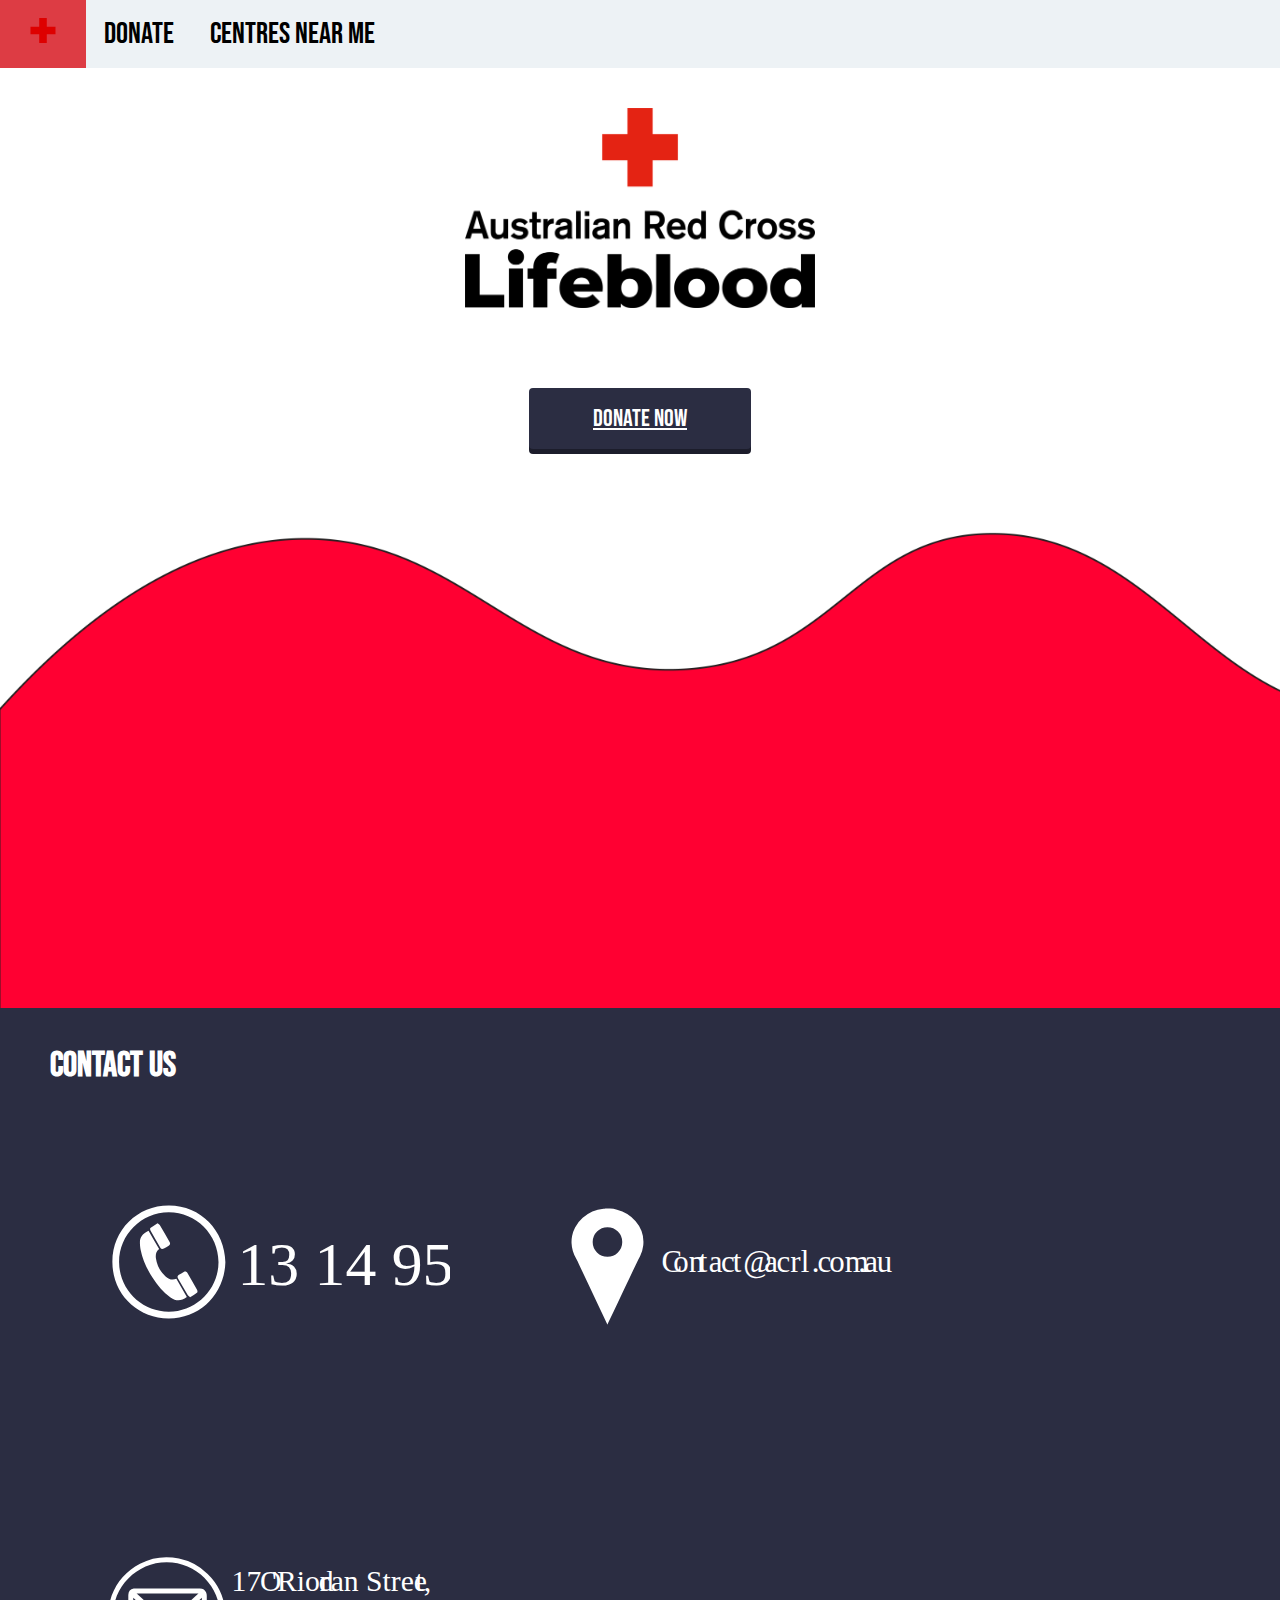
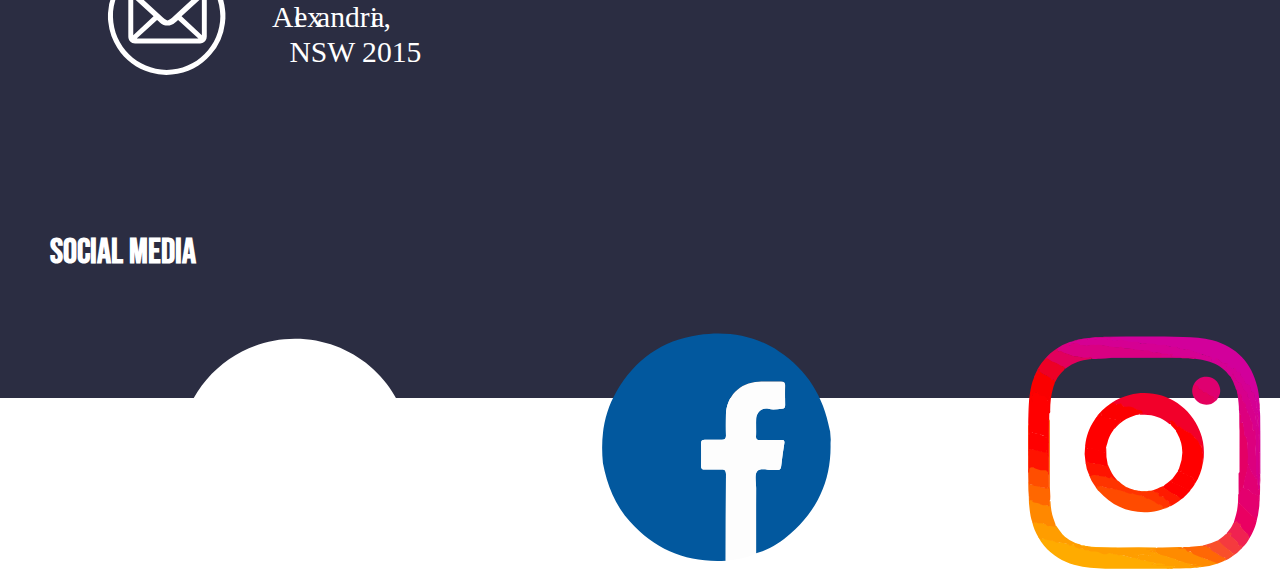
==== index.html @ 0633da69 "Added footer page" ====
<!DOCTYPE html>
<html>
  <head>
    <link rel="preconnect" href="https://fonts.gstatic.com">
    <link href="https://fonts.googleapis.com/css2?family=Bebas+Neue&display=swap" rel="stylesheet">
    <meta charset="utf-8">
    <meta name="viewport" content="width=device-width">
    <title>repl.it</title>
    <link href="style.css" rel="stylesheet" type="text/css" />
  </head>
  
  <body>
    <div class="topnav">
      <a href="index.html"><href="#index.html" class='navIcon'><img src="images/crosslogo.svg" alt="ACRL Logo" width="50" height="25"></a>
      <a href="blooddetail.html">Donate</a>
      <a href="centres.html">Centres Near Me</a>
    </div>
    <div id="container">
      <img id = "background" src="images/lifebloodlogo.png" alt="ACRL Logo Large">
      <button id ="button" type="button">
        <a href="blooddetail.html">Donate Now</a>
      </button>
  </div>
  <div id="container2">
    <br><br>
    <h2 class="contacttext">Contact us</h2>
    <img class = "contact" src="images/contact-01.svg" alt="ACRL Logo Large">
    <img class = "contact" src="images/contact-02.svg" alt="ACRL Logo Large">
    <img class = "contact" src="images/contact-03.svg" alt="ACRL Logo Large">
    <br><br><br>
    <h2 class="contacttext">Social Media</h2>
    <br><br><br>
    <img class = "social" src="images/socialmediatiles-01.svg" alt="ACRL Logo Large">
    <img class = "social" src="images/hello-02.svg" alt="ACRL Logo Large">
    <img class = "social" src="images/socialmediatiles-03.svg" alt="ACRL Logo Large">
    

    </div>
  </body>
</html>
---- style.css ----
* {
  margin: 0;
}
a {
  color: white;
}
.topnav {
  background-color: rgb(237, 242, 245);
  overflow: hidden;
}

.topnav a {
  float: left;
  color: black;
  text-align: center;
  padding: 16px 18px;
  text-decoration: none;
  font-size: 30px;
  font-family: 'Bebas Neue', cursive;
}

.topnav a:hover {
  background-color: rgb(221,60,68);
  color: black;
}

.topnav a.active {
  background-color: rgb(198,42,51);
  color: white;
}
#container {
  background-image: url("images/alton-01.png");
  background-size: cover;
  background-repeat: no-repeat;
  width:100%;
  height:100vh;
}
#container2 {
  background: #2b2d42;
  width:100%;
  height:110vh;
}
#background {
width:350px;
height:200px;
display: block;
margin-top: 40px;
margin-left: auto;
margin-right: auto;
}

#button {
border: 0;
  background: #2b2d42;
  border-radius: 4px;
  box-shadow: 0 5px 0 #1c1d2b;
  color: #fff;
  cursor: pointer;
  font-family: 'Bebas Neue', cursive;
  font-size: 24px;
  margin: 0;
  outline: 0;
  transition: all .1s linear;
  padding: 1rem 4rem;
  display: block;
  margin-top: 80px;
  margin-left: auto;
  margin-right: auto;
}

#button:active {
  box-shadow: 0 2px 0 #006599;
  transform: translateY(3px);
}

.contact {
  width: 350px;
  height:350px;
  margin-left:100px;
  display: inline-block;
}

.social {
  width: 250px;
  height:250px;
  margin-left:170px;
  display: inline-block;
}

.contacttext {
  font-family: 'Bebas Neue', cursive;
  color: white;
  font-size: 35px;
  margin-left:50px;
}

@media screen and (max-width: 768px){
  .contact {
  width: 300px;
  height: 200px;
  margin-left: 10px;
  }
   .social {
  width: 300px;
  height: 200px;
  margin-top: 50px;
  margin-left: 10px;
  }
  .contacttext {
    margin-left: 10px;
    font-size: 50px;
  }
  #container {
  background: none;
  }
   #container2 {
  height:220vh;
  }
}
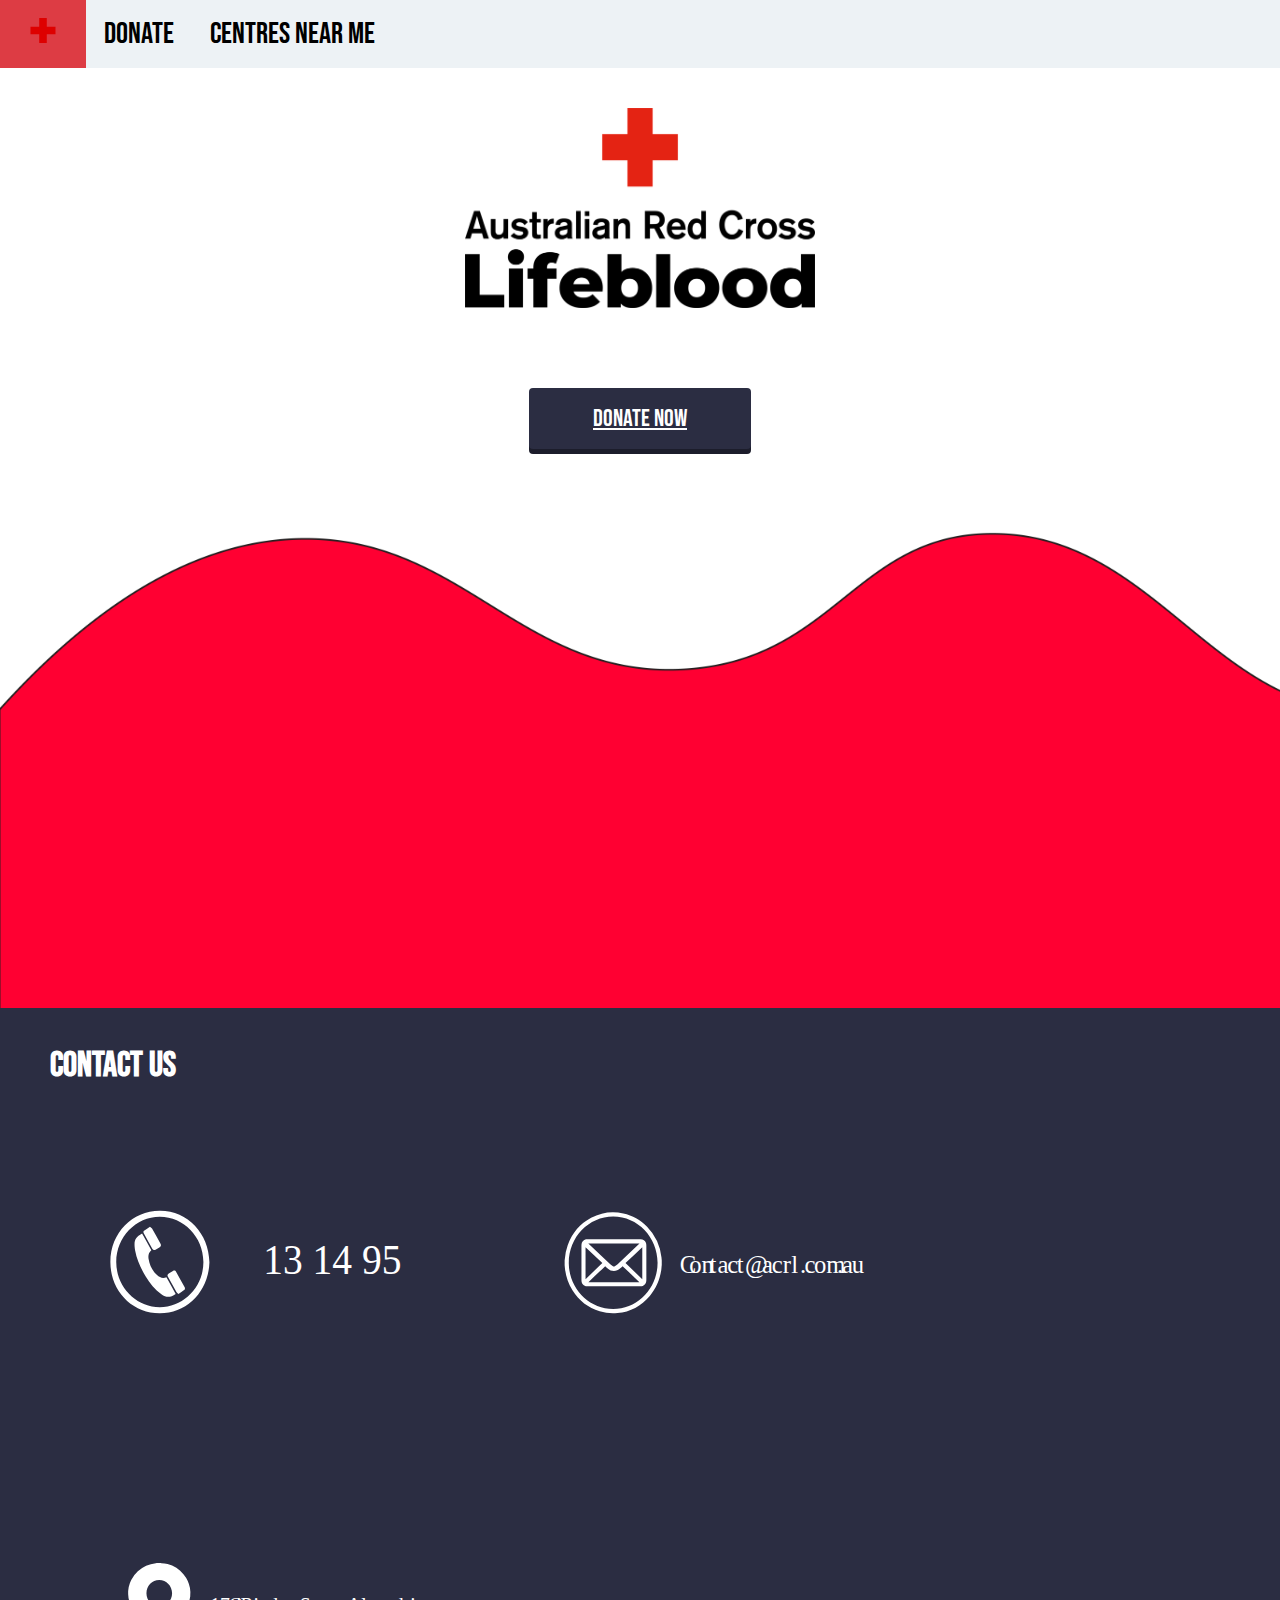
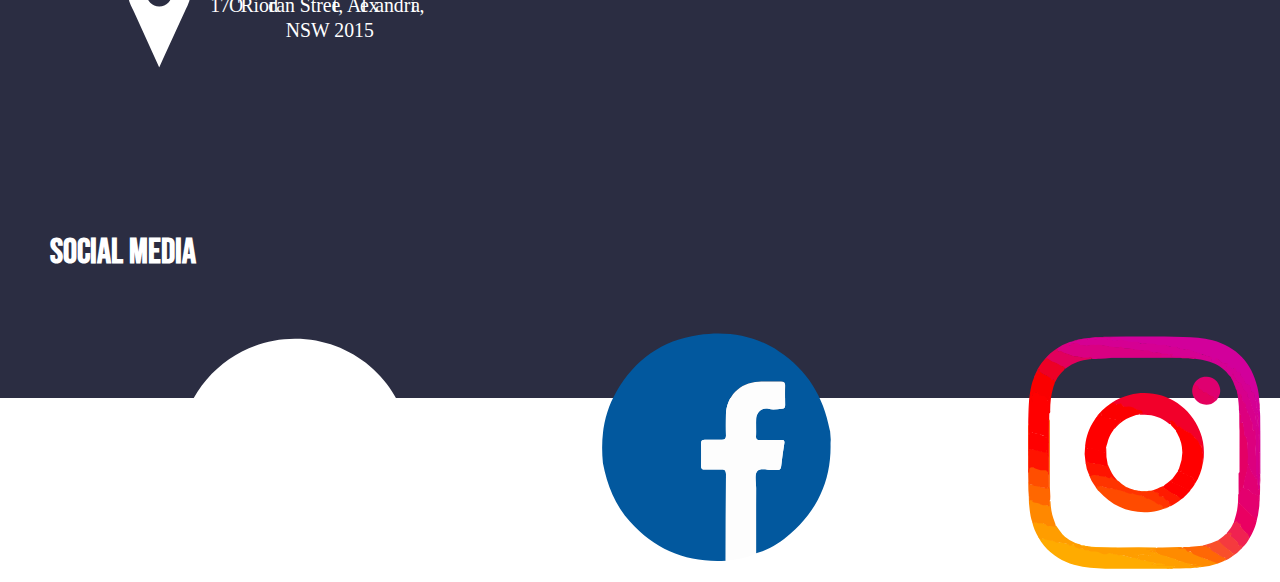
==== commit 9dbddd3e: "Minor edits" ====
--- a/index.html
+++ b/index.html
@@ -24,9 +24,9 @@
   <div id="container2">
     <br><br>
     <h2 class="contacttext">Contact us</h2>
-    <img class = "contact" src="images/contact-01.svg" alt="ACRL Logo Large">
-    <img class = "contact" src="images/contact-02.svg" alt="ACRL Logo Large">
-    <img class = "contact" src="images/contact-03.svg" alt="ACRL Logo Large">
+    <img class = "contact" src="images/contactus-01.svg" alt="ACRL Logo Large">
+    <img class = "contact" src="images/contactus-02.svg" alt="ACRL Logo Large">
+    <img class = "contact" src="images/contactus-03.svg" alt="ACRL Logo Large">
     <br><br><br>
     <h2 class="contacttext">Social Media</h2>
     <br><br><br>
--- a/style.css
+++ b/style.css
@@ -29,7 +29,7 @@
   color: white;
 }
 #container {
-  background-image: url("images/alton-01.png");
+  background-image: url("images/redwave.png");
   background-size: cover;
   background-repeat: no-repeat;
   width:100%;
@@ -110,9 +110,6 @@
     margin-left: 10px;
     font-size: 50px;
   }
-  #container {
-  background: none;
-  }
    #container2 {
   height:220vh;
   }
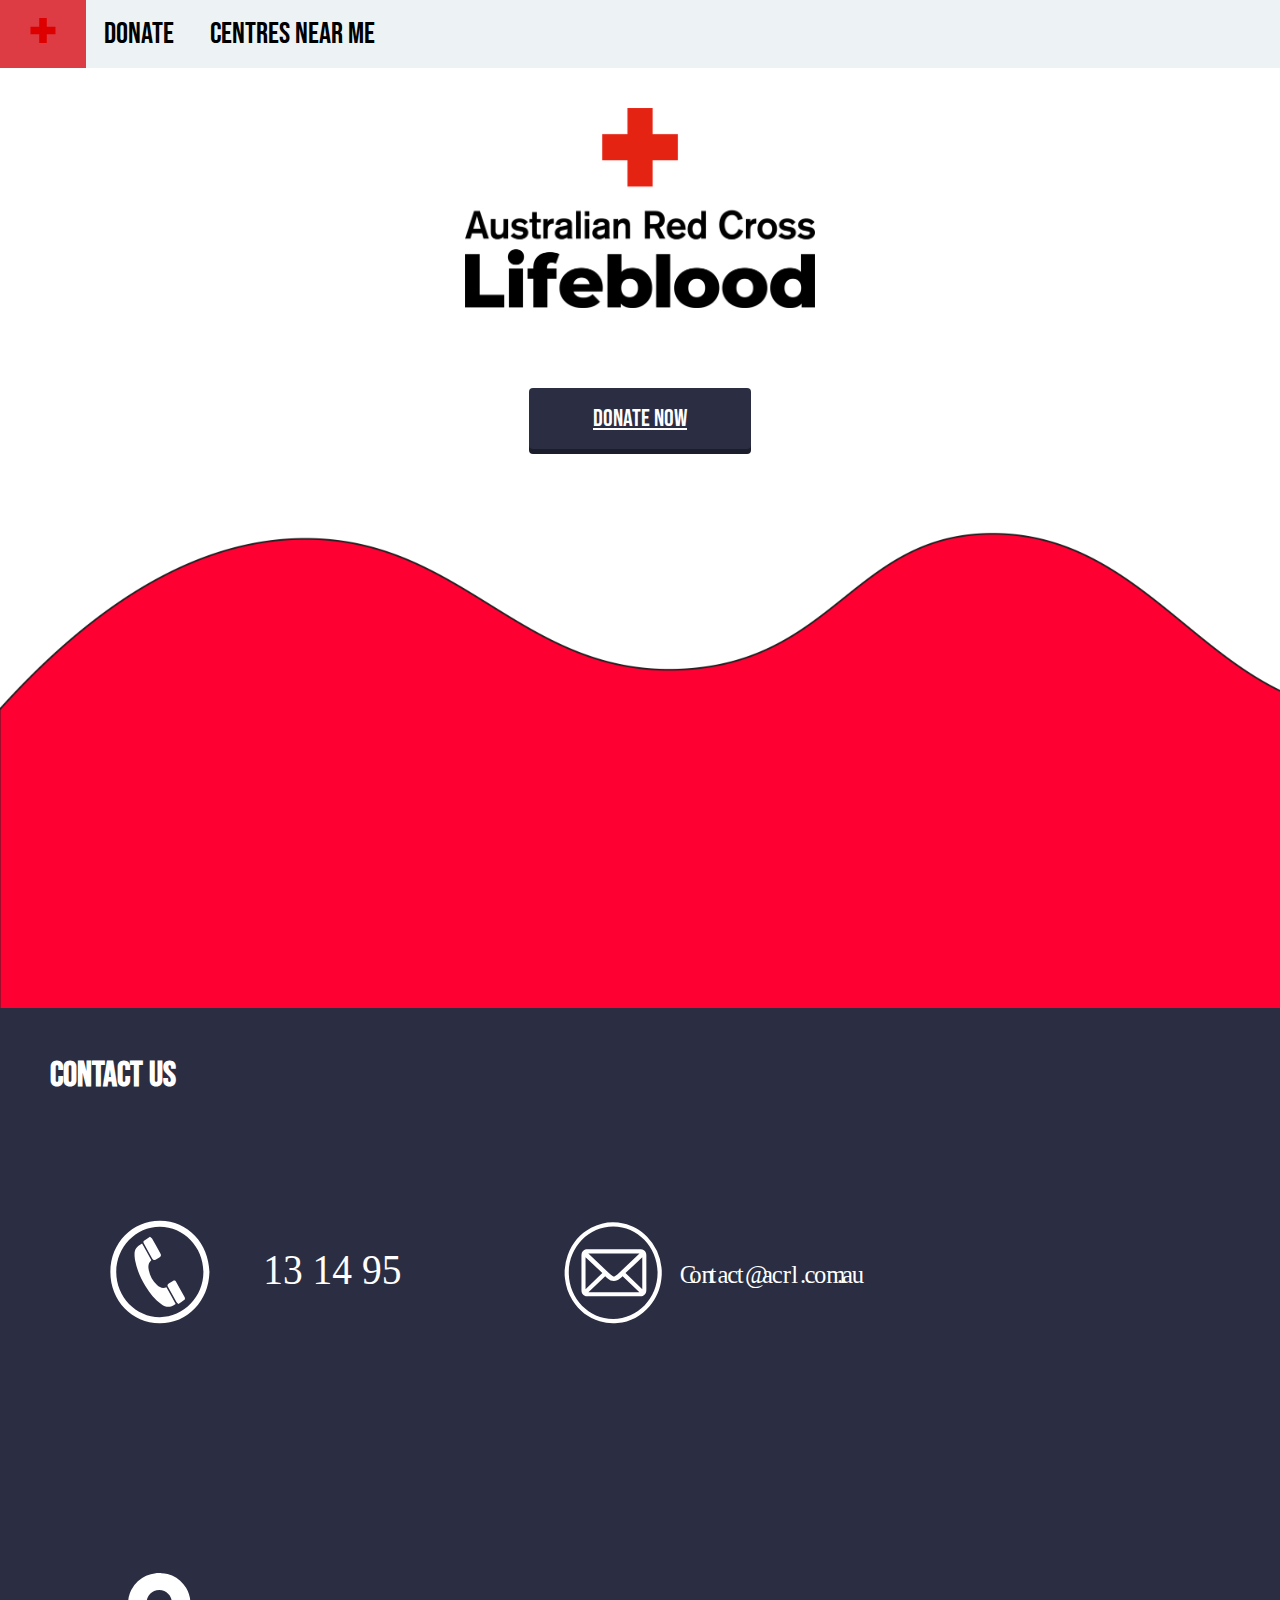
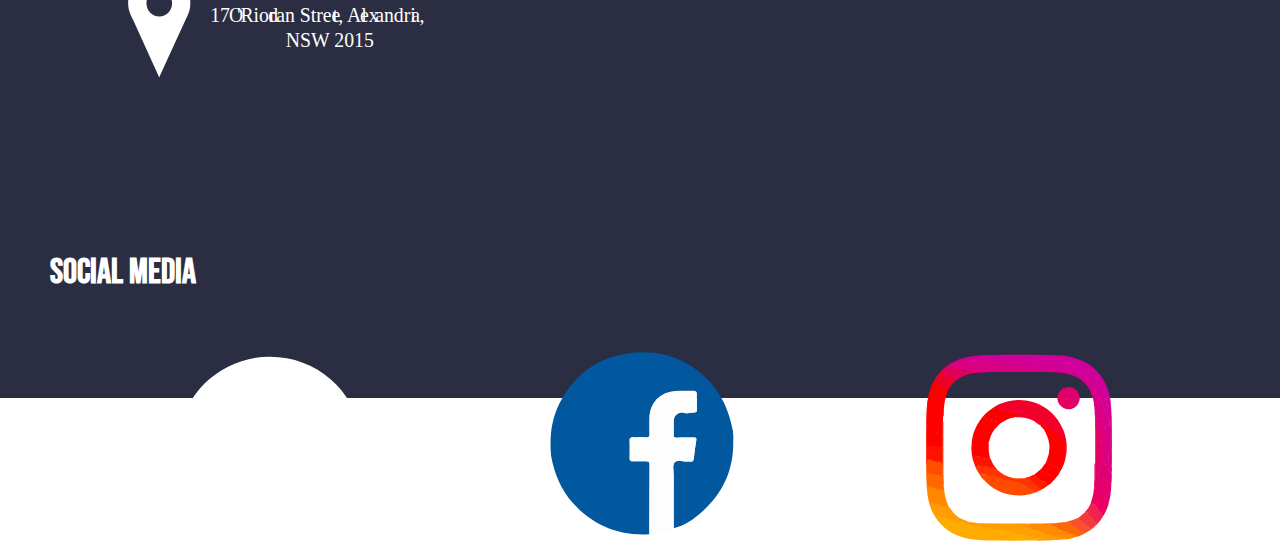
==== commit 4dca21a1: "Further edits to blooddetail.html" ====
--- a/index.html
+++ b/index.html
@@ -17,9 +17,9 @@
     </div>
     <div id="container">
       <img id = "background" src="images/lifebloodlogo.png" alt="ACRL Logo Large">
-      <button id ="button" type="button">
-        <a href="blooddetail.html">Donate Now</a>
-      </button>
+      <a href="blooddetail.html">
+      <button id ="button" type="button">Donate Now</button>
+      </a>
   </div>
   <div id="container2">
     <br><br>
@@ -33,8 +33,6 @@
     <img class = "social" src="images/socialmediatiles-01.svg" alt="ACRL Logo Large">
     <img class = "social" src="images/hello-02.svg" alt="ACRL Logo Large">
     <img class = "social" src="images/socialmediatiles-03.svg" alt="ACRL Logo Large">
-    
-
     </div>
   </body>
 </html>--- a/style.css
+++ b/style.css
@@ -81,8 +81,8 @@
 }
 
 .social {
-  width: 250px;
-  height:250px;
+  width: 200px;
+  height:200px;
   margin-left:170px;
   display: inline-block;
 }
@@ -92,6 +92,62 @@
   color: white;
   font-size: 35px;
   margin-left:50px;
+}
+
+/* Blooddetail.html */
+.grid-container {
+  display: grid;
+  grid-template-columns: 0.4fr 2.2fr 0.4fr;
+  grid-template-rows: 1fr 1fr 1fr;
+  gap: 0px 0px;
+  grid-template-areas:
+    ". text-goes-here ."
+    ". text-goes-here ."
+    ". text-goes-here .";
+}
+
+.text-goes-here { grid-area: text-goes-here; }
+
+h2 {
+  margin-top: 10px;
+  font-family: 'Bebas Neue', cursive;
+  font-size: 35px;
+}
+
+h3 {
+  margin-top: 10px;
+  margin-bottom: 10px;
+  font-family: 'Bebas Neue', cursive;
+  font-size: 25px;
+}
+
+p {
+  font-size: 15px;
+  font-family: 'Montserrat', sans-serif;
+}
+
+ul {
+  font-size: 15px;
+  font-family: 'Montserrat', sans-serif;
+}
+
+ol {
+  font-size: 15px;
+  font-family: 'Montserrat', sans-serif;
+}
+
+.people {
+  width: 260px;
+  height:550px;
+  display: inline-block;
+  margin-right: 70px;
+
+}
+
+#blood {
+  width:800px;
+  height:150px;
+  margin-left: 110px;
 }
 
 @media screen and (max-width: 768px){
@@ -113,4 +169,9 @@
    #container2 {
   height:220vh;
   }
+  #blood {
+    width:300px;
+    height:60px;
+    margin-left:0px;
+  }
 }
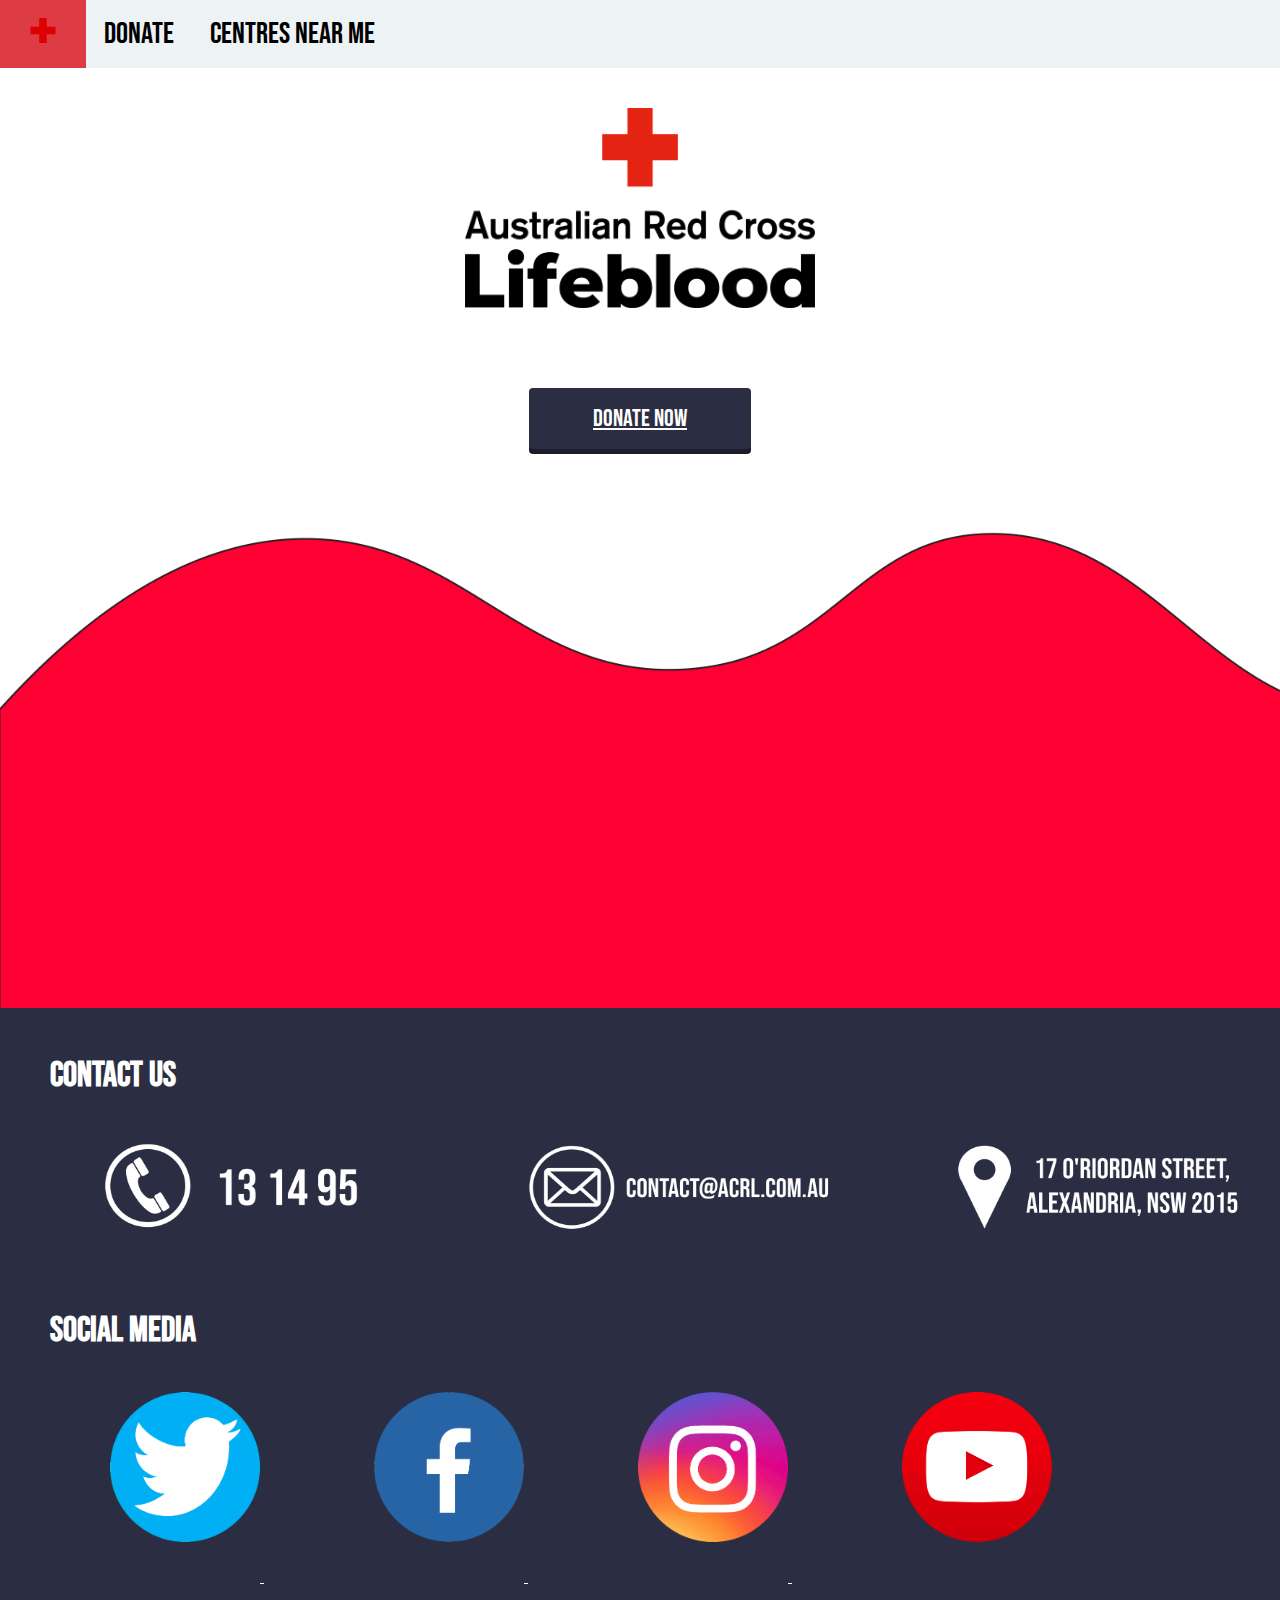
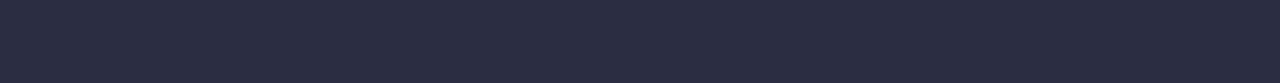
==== commit 41c11574: "Created eligibility criteria page" ====
--- a/index.html
+++ b/index.html
@@ -24,15 +24,22 @@
   <div id="container2">
     <br><br>
     <h2 class="contacttext">Contact us</h2>
-    <img class = "contact" src="images/contactus-01.svg" alt="ACRL Logo Large">
-    <img class = "contact" src="images/contactus-02.svg" alt="ACRL Logo Large">
-    <img class = "contact" src="images/contactus-03.svg" alt="ACRL Logo Large">
-    <br><br><br>
-    <h2 class="contacttext">Social Media</h2>
-    <br><br><br>
-    <img class = "social" src="images/socialmediatiles-01.svg" alt="ACRL Logo Large">
-    <img class = "social" src="images/hello-02.svg" alt="ACRL Logo Large">
-    <img class = "social" src="images/socialmediatiles-03.svg" alt="ACRL Logo Large">
+    <img class = "contact" src="images/contactus-01.png" alt="ACRL Logo Large">
+    <img class = "contact" src="images/contactus-02.png" alt="ACRL Logo Large">
+    <img class = "contact" src="images/contactus-03.png" alt="ACRL Logo Large">
+    <br><br><h2 class="contacttext">Social Media</h2>
+    <a href="https://twitter.com/lifebloodau">
+    <img class = "social" src="images/socialmediatiles-01.png" alt="ACRL Logo Large">
+    </a>
+    <a href="https://www.facebook.com/lifebloodau/">
+    <img class = "social" src="images/socialmediatiles-02.png" alt="ACRL Logo Large">
+    </a>
+    <a href="https://www.instagram.com/lifebloodau/?hl=en">
+    <img class = "social" src="images/socialmediatiles-03.png" alt="ACRL Logo Large">
+    </a>
+    <a href="https://www.youtube.com/user/redcrossbloodau">
+    <img class = "social" src="images/socialmediatiles-04.png" alt="ACRL Logo Large">
+    </a>
     </div>
   </body>
 </html>--- a/style.css
+++ b/style.css
@@ -38,7 +38,7 @@
 #container2 {
   background: #2b2d42;
   width:100%;
-  height:110vh;
+  height:75vh;
 }
 #background {
 width:350px;
@@ -74,16 +74,20 @@
 }
 
 .contact {
-  width: 350px;
-  height:350px;
+  width: 320px;
+  height:100px;
   margin-left:100px;
+  margin-top:40px;
+  margin-bottom:40px;
   display: inline-block;
 }
 
 .social {
-  width: 200px;
-  height:200px;
-  margin-left:170px;
+  width: 150px;
+  height:150px;
+  margin-top:40px;
+  margin-bottom:40px;
+  margin-left:110px;
   display: inline-block;
 }
 
@@ -150,6 +154,63 @@
   margin-left: 110px;
 }
 
+blockquote {
+	width: 80%;
+	margin: 2em auto;
+	font-style: italic;
+	padding: 1em 2em;
+	border-left: 8px solid #78C0A8;
+	font-size: 1em;
+	line-height: 1.4;
+	position: relative;
+	background: #ededed;
+  font-family: 'Montserrat', sans-serif;
+}
+
+#critera {
+  width:100%;
+}
+
+#box {
+  width: 85%;
+  border: 2px solid black;
+  padding: 30px;
+  margin: 20px;
+}
+label {
+  font-size: 15px;
+  font-family: 'Montserrat', sans-serif;
+}
+
+input {
+  margin-left:auto;
+  margin-right:auto;
+}
+
+#button1 {
+border: 0;
+  background: #2b2d42;
+  border-radius: 4px;
+  box-shadow: 0 5px 0 #1c1d2b;
+  color: #fff;
+  cursor: pointer;
+  font-family: 'Bebas Neue', cursive;
+  font-size: 24px;
+  margin: 0;
+  outline: 0;
+  transition: all .1s linear;
+  padding: 1rem 4rem;
+  display: block;
+  margin-top: 15px;
+  margin-left: auto;
+  margin-right: auto;
+}
+
+#button1:active {
+  box-shadow: 0 2px 0 #006599;
+  transform: translateY(3px);
+}
+
 @media screen and (max-width: 768px){
   .contact {
   width: 300px;
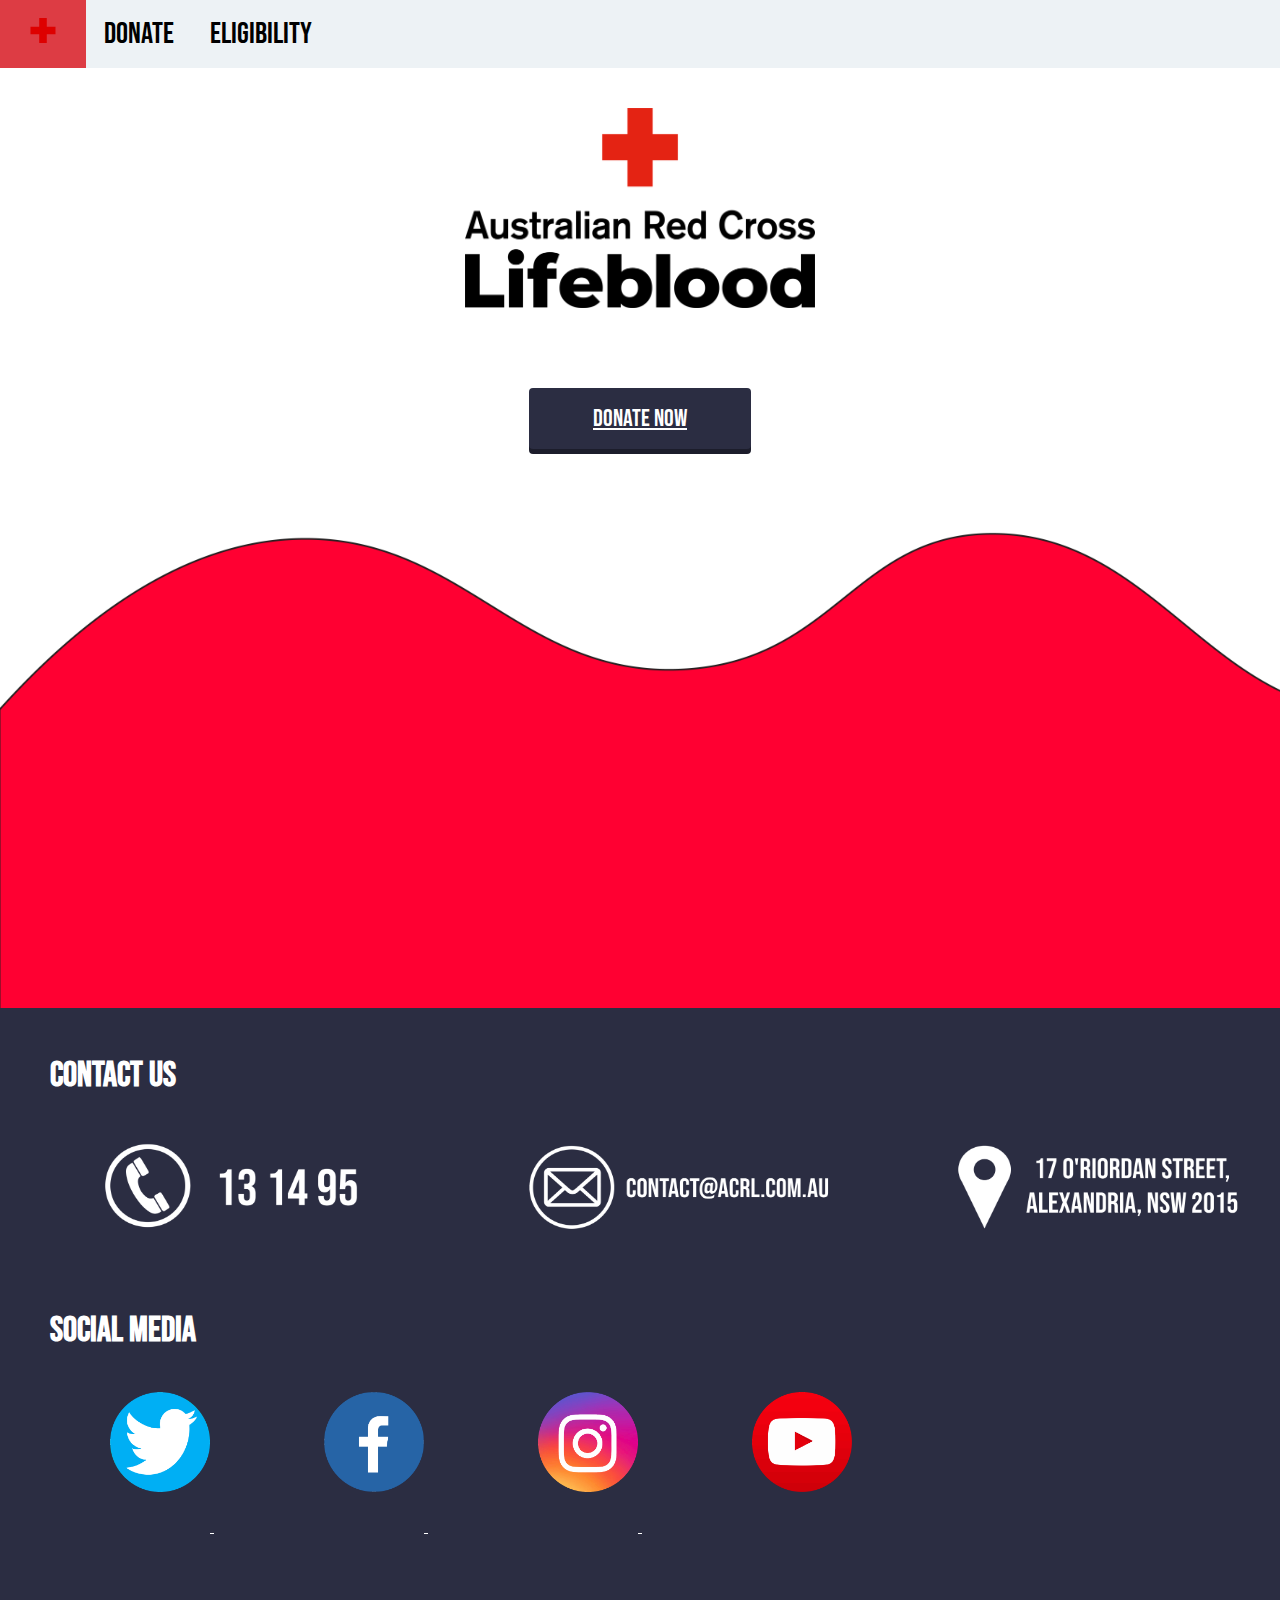
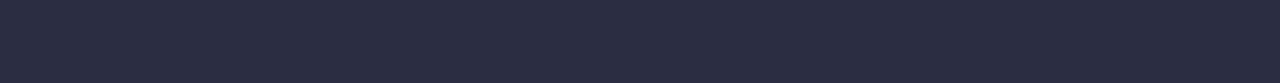
==== commit 75fcb7cd: "Made ineligible page." ====
--- a/index.html
+++ b/index.html
@@ -13,7 +13,7 @@
     <div class="topnav">
       <a href="index.html"><href="#index.html" class='navIcon'><img src="images/crosslogo.svg" alt="ACRL Logo" width="50" height="25"></a>
       <a href="blooddetail.html">Donate</a>
-      <a href="centres.html">Centres Near Me</a>
+      <a href="eligibility.html">Eligibility</a>
     </div>
     <div id="container">
       <img id = "background" src="images/lifebloodlogo.png" alt="ACRL Logo Large">
--- a/style.css
+++ b/style.css
@@ -83,8 +83,8 @@
 }
 
 .social {
-  width: 150px;
-  height:150px;
+  width: 100px;
+  height:100px;
   margin-top:40px;
   margin-bottom:40px;
   margin-left:110px;
@@ -211,6 +211,46 @@
   transform: translateY(3px);
 }
 
+#button2 {
+border: 0;
+  background: #2b2d42;
+  border-radius: 4px;
+  box-shadow: 0 5px 0 #1c1d2b;
+  color: #fff;
+  cursor: pointer;
+  font-family: 'Bebas Neue', cursive;
+  font-size: 24px;
+  margin: 0;
+  outline: 0;
+  transition: all .1s linear;
+  padding: 1rem 4rem;
+  display: inline-block;
+  margin-top: 15px;
+  margin-left:80px;
+}
+
+#button2:active {
+  box-shadow: 0 2px 0 #006599;
+  transform: translateY(3px);
+}
+
+#button2:first-of-type {
+  background: red;
+  box-shadow: 0 5px 0 rgb(117, 2, 2);
+}
+
+/* Eligible Form */
+  input {
+  margin-bottom: 10px;
+  border: 1px solid #ccc;
+  border-radius: 3px;
+  width: calc(100% - 10px);
+  padding: 5px;
+}
+.eligible {
+  width:10%;
+}
+
 @media screen and (max-width: 768px){
   .contact {
   width: 300px;
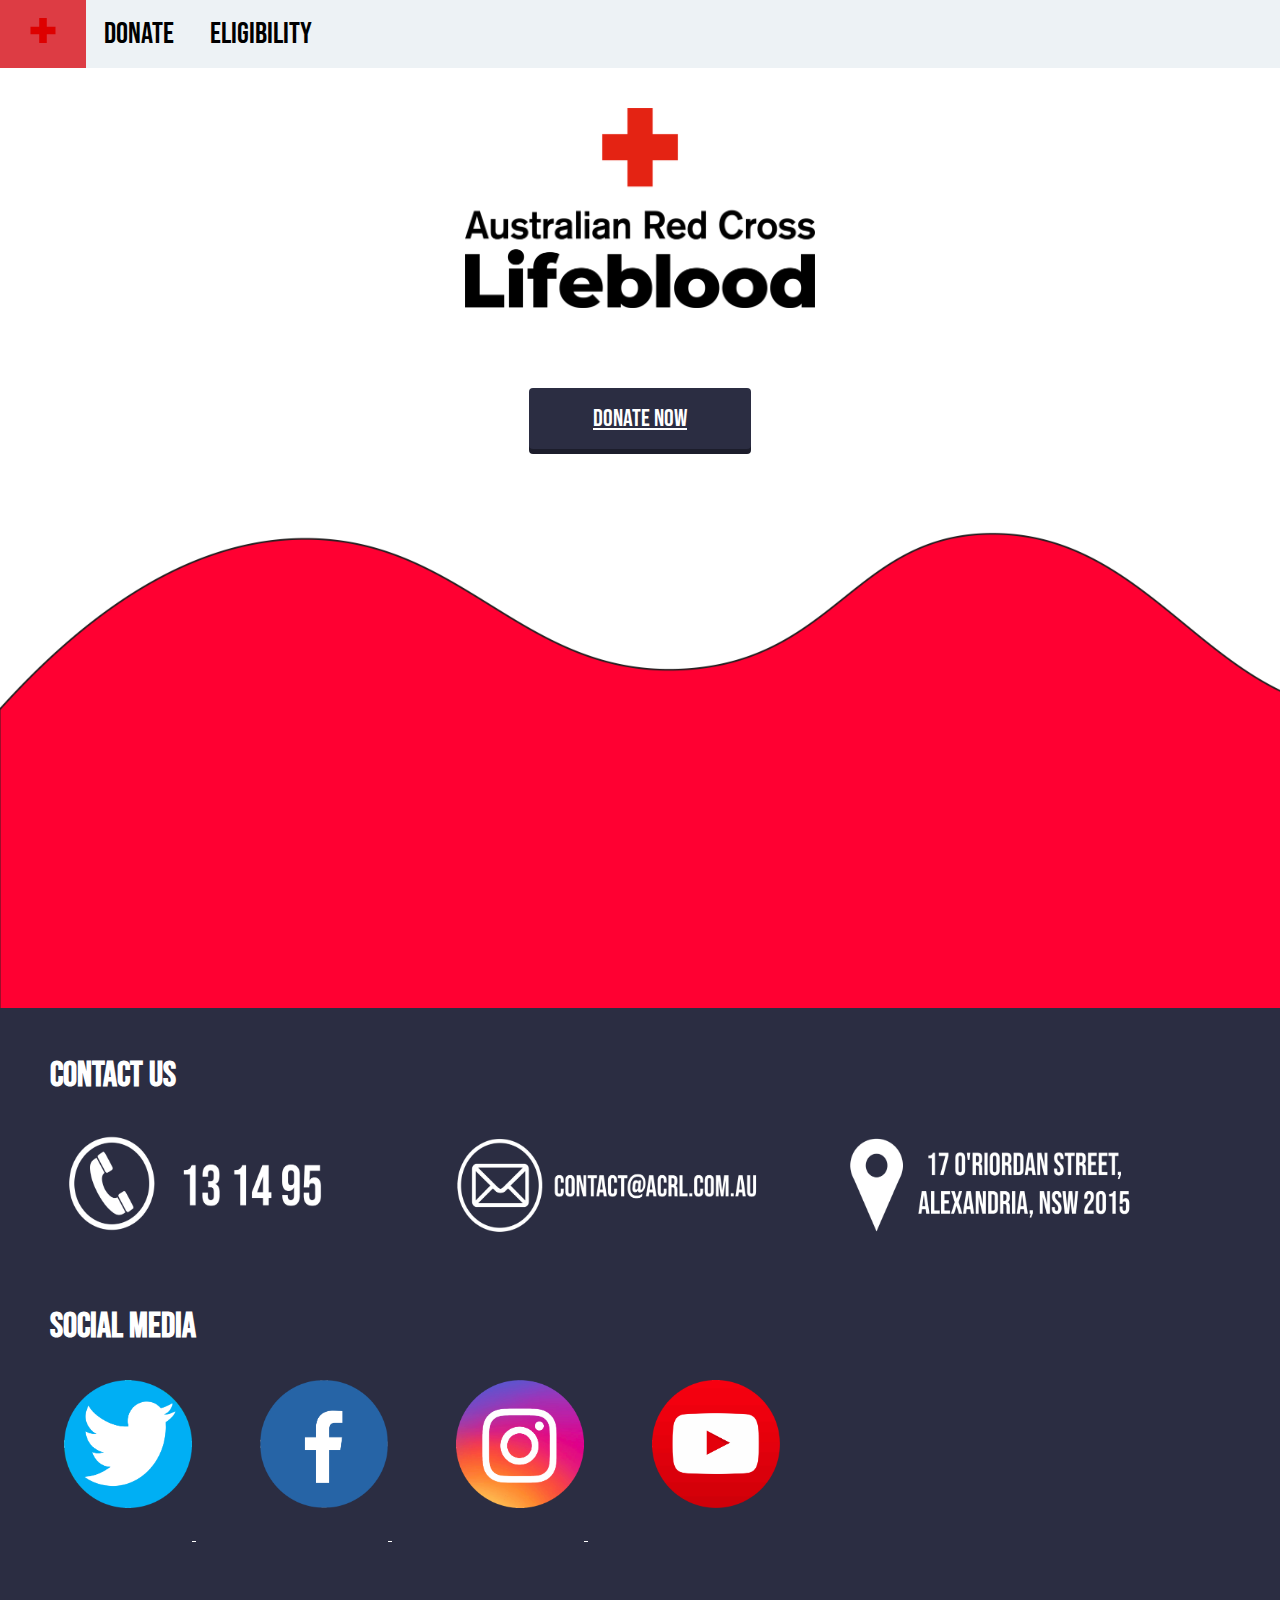
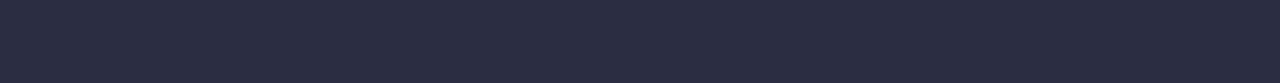
==== commit 49df60e1: "Removed various unused images, and made elements scalable and resizable for all devices." ====
--- a/index.html
+++ b/index.html
@@ -1,12 +1,33 @@
 <!DOCTYPE html>
 <html>
   <head>
+    <link rel="icon" href="redcrossfavicon.png" type="image/gif" sizes="16x16">
     <link rel="preconnect" href="https://fonts.gstatic.com">
     <link href="https://fonts.googleapis.com/css2?family=Bebas+Neue&display=swap" rel="stylesheet">
     <meta charset="utf-8">
     <meta name="viewport" content="width=device-width">
     <title>repl.it</title>
     <link href="style.css" rel="stylesheet" type="text/css" />
+    <link rel="shortcut icon" href="favicon/favicon.ico">
+  	<link rel="icon" sizes="16x16 32x32 64x64" href="favicon/favicon.ico">
+  	<link rel="icon" type="image/png" sizes="196x196" href="favicon/favicon-192.png">
+  	<link rel="icon" type="image/png" sizes="160x160" href="favicon/favicon-160.png">
+  	<link rel="icon" type="image/png" sizes="96x96" href="favicon/favicon-96.png">
+  	<link rel="icon" type="image/png" sizes="64x64" href="favicon/favicon-64.png">
+	  <link rel="icon" type="image/png" sizes="32x32" href="favicon/favicon-32.png">
+	  <link rel="icon" type="image/png" sizes="16x16" href="favicon/favicon-16.png">
+	  <link rel="apple-touch-icon" href="favicon/favicon-57.png">
+	  <link rel="apple-touch-icon" sizes="114x114" href="favicon/favicon-114.png">
+	  <link rel="apple-touch-icon" sizes="72x72" href="faviconfavicon-72.png">
+  	<link rel="apple-touch-icon" sizes="144x144" href="favicon/favicon-144.png">
+  	<link rel="apple-touch-icon" sizes="60x60" href="favicon/favicon-60.png">
+  	<link rel="apple-touch-icon" sizes="120x120" href="favicon/favicon-120.png">
+	  <link rel="apple-touch-icon" sizes="76x76" href="favicon/favicon-76.png">
+  	<link rel="apple-touch-icon" sizes="152x152" href="favicon/favicon-152.png">
+	  <link rel="apple-touch-icon" sizes="180x180" href="favicon/favicon-180.png">
+  	<meta name="msapplication-TileColor" content="#FFFFFF">
+  	<meta name="msapplication-TileImage" content="favicon/favicon-144.png">
+  	<meta name="msapplication-config" content="favicon/browserconfig.xml">
   </head>
   
   <body>
@@ -24,21 +45,21 @@
   <div id="container2">
     <br><br>
     <h2 class="contacttext">Contact us</h2>
-    <img class = "contact" src="images/contactus-01.png" alt="ACRL Logo Large">
-    <img class = "contact" src="images/contactus-02.png" alt="ACRL Logo Large">
-    <img class = "contact" src="images/contactus-03.png" alt="ACRL Logo Large">
+    <img class = "contact" src="images/contactus-01.png" alt="Contact Details">
+    <img class = "contact" src="images/contactus-02.png" alt="Contact Details">
+    <img class = "contact" src="images/contactus-03.png" alt="Contact Details">
     <br><br><h2 class="contacttext">Social Media</h2>
     <a href="https://twitter.com/lifebloodau">
-    <img class = "social" src="images/socialmediatiles-01.png" alt="ACRL Logo Large">
+    <img class = "social" src="images/socialmediatiles-01.png" alt="Social Media Logo">
     </a>
     <a href="https://www.facebook.com/lifebloodau/">
-    <img class = "social" src="images/socialmediatiles-02.png" alt="ACRL Logo Large">
+    <img class = "social" src="images/socialmediatiles-02.png" alt="Social Media Logo">
     </a>
     <a href="https://www.instagram.com/lifebloodau/?hl=en">
-    <img class = "social" src="images/socialmediatiles-03.png" alt="ACRL Logo Large">
+    <img class = "social" src="images/socialmediatiles-03.png" alt="Social Media Logo">
     </a>
     <a href="https://www.youtube.com/user/redcrossbloodau">
-    <img class = "social" src="images/socialmediatiles-04.png" alt="ACRL Logo Large">
+    <img class = "social" src="images/socialmediatiles-04.png" alt="Social Media Logo">
     </a>
     </div>
   </body>
--- a/style.css
+++ b/style.css
@@ -74,20 +74,20 @@
 }
 
 .contact {
-  width: 320px;
-  height:100px;
-  margin-left:100px;
-  margin-top:40px;
-  margin-bottom:40px;
+  width: 20em;
+  height:7em;
+  margin-left:4em;
+  margin-top:2em;
+  margin-bottom:2em;
   display: inline-block;
 }
 
 .social {
-  width: 100px;
-  height:100px;
-  margin-top:40px;
-  margin-bottom:40px;
-  margin-left:110px;
+  width: 8em;
+  height:8em;
+  margin-top:2em;
+  margin-bottom:2em;
+  margin-left:4em;
   display: inline-block;
 }
 
@@ -144,14 +144,12 @@
   width: 260px;
   height:550px;
   display: inline-block;
-  margin-right: 70px;
-
+  margin-left: 70px;
 }
 
 #blood {
   width:800px;
   height:150px;
-  margin-left: 110px;
 }
 
 blockquote {
@@ -226,7 +224,7 @@
   padding: 1rem 4rem;
   display: inline-block;
   margin-top: 15px;
-  margin-left:80px;
+  margin-left:0%;
 }
 
 #button2:active {
@@ -251,28 +249,39 @@
   width:10%;
 }
 
+.contactform {
+  margin-top:10px;
+  margin-bottom:10px;
+}
+
 @media screen and (max-width: 768px){
   .contact {
-  width: 300px;
-  height: 200px;
+  width: 160px;
+  height: 50px;
   margin-left: 10px;
   }
    .social {
-  width: 300px;
-  height: 200px;
+  width: 80px;
+  height: 80px;
   margin-top: 50px;
   margin-left: 10px;
   }
   .contacttext {
     margin-left: 10px;
-    font-size: 50px;
+    font-size: 35px;
   }
    #container2 {
-  height:220vh;
+  height:80vh;
   }
   #blood {
     width:300px;
     height:60px;
     margin-left:0px;
   }
-}
+  .people {
+    margin-left:1px;
+  }
+  #box {
+    margin:0px;
+  }
+}
